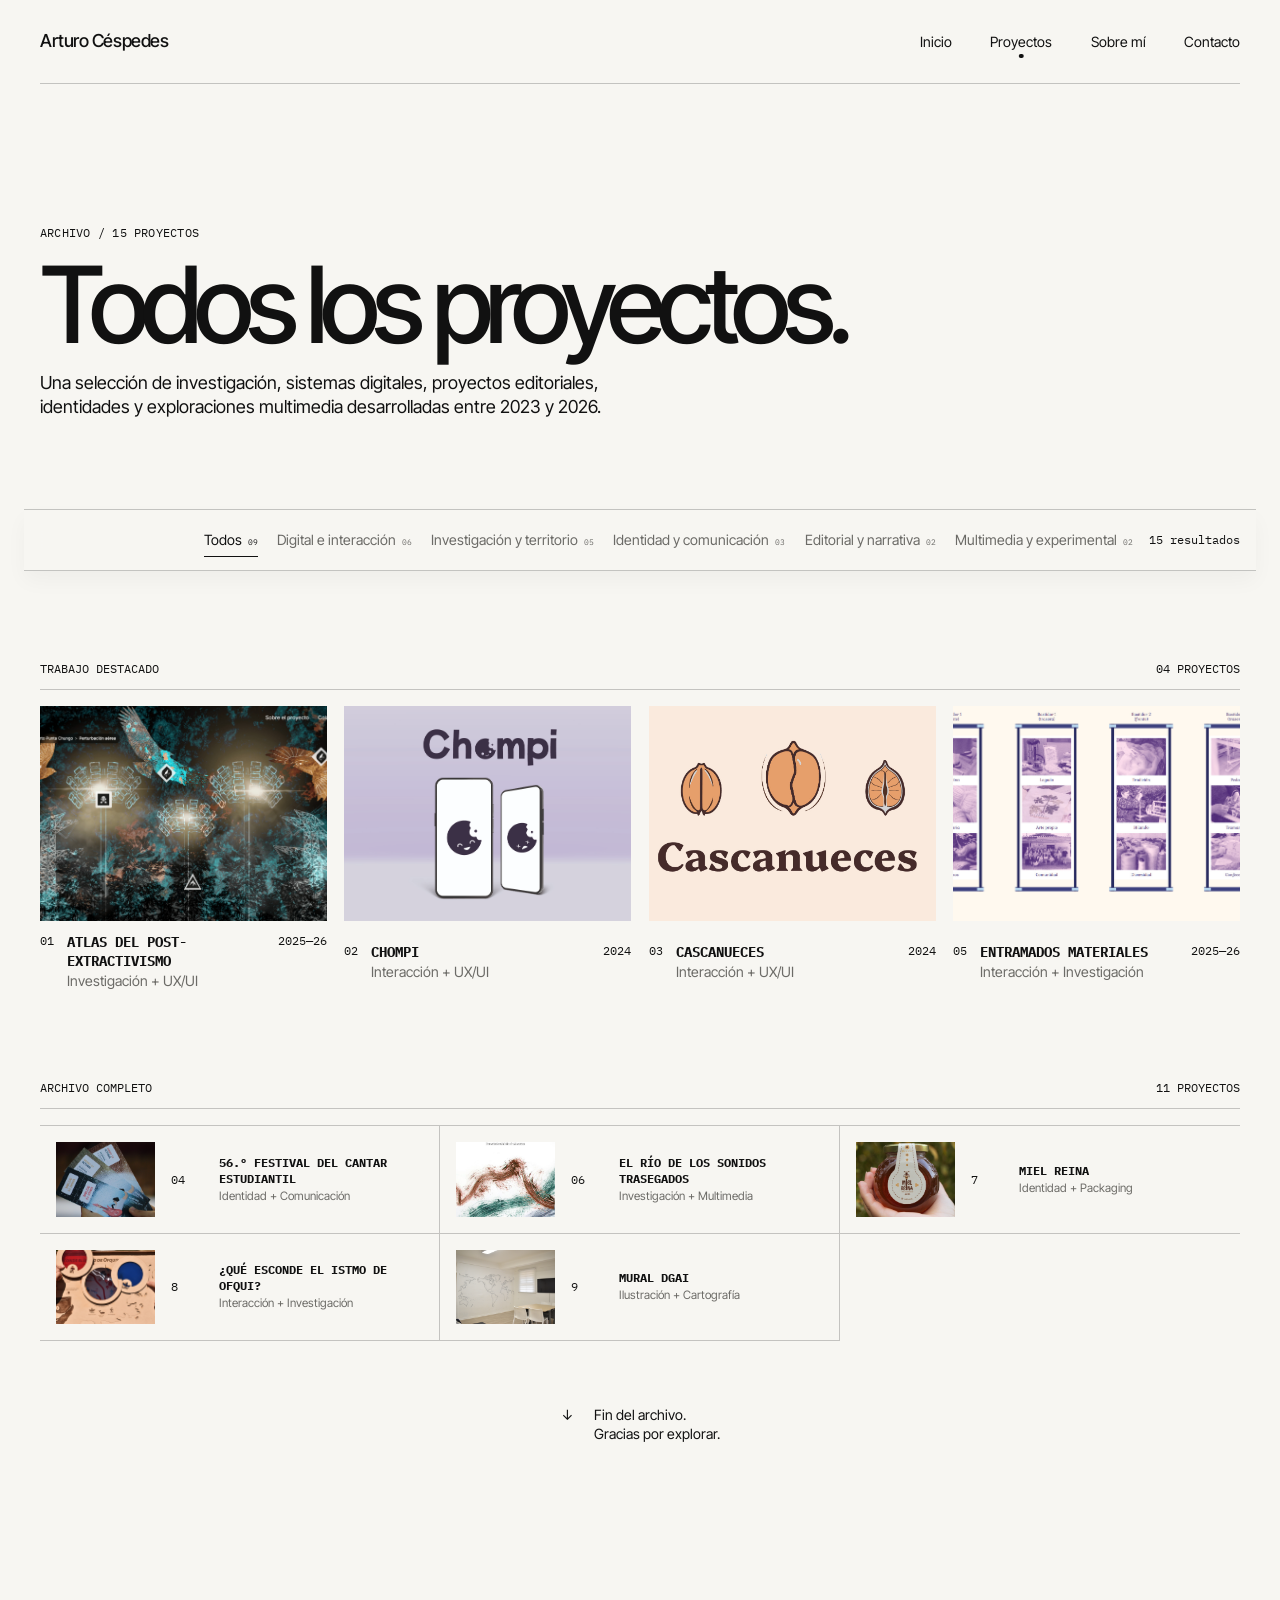
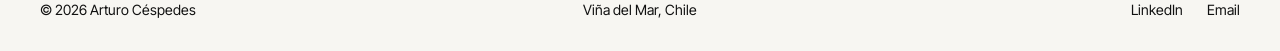
==== proyectos.html @ 83e8f158 "Initial commit" ====
<!doctype html>
<html lang="es">
<head>
  <meta charset="utf-8">
  <meta name="viewport" content="width=device-width, initial-scale=1, viewport-fit=cover">
  <meta name="description" content="Archivo de proyectos de Arturo Céspedes.">
  <meta name="theme-color" content="#f7f6f2">
  <title>Proyectos — Arturo Céspedes</title>
  <link rel="preconnect" href="https://fonts.googleapis.com">
  <link rel="preconnect" href="https://fonts.gstatic.com" crossorigin>
  <link href="https://fonts.googleapis.com/css2?family=Inter+Tight:wght@400;500;600&family=IBM+Plex+Mono:wght@400;500&display=swap" rel="stylesheet">
  <link rel="stylesheet" href="styles.css">
  <script src="projects-data.js" defer></script>
  <script src="script.js" defer></script>
</head>
<body class="page page-projects">
  <a class="skip-link" href="#main">Saltar al contenido</a>
  <header class="site-header shell">
    <a class="wordmark" href="index.html">Arturo Céspedes</a>
    <nav class="desktop-nav" aria-label="Navegación principal">
      <a href="index.html">Inicio</a><a class="is-active" href="proyectos.html" aria-current="page">Proyectos</a><a href="sobre-mi.html">Sobre mí</a><a href="#contacto">Contacto</a>
    </nav>
    <button class="menu-button" type="button" aria-expanded="false" aria-controls="mobile-menu">Menú</button>
  </header>
  <aside class="mobile-menu" id="mobile-menu" aria-hidden="true">
    <button class="menu-close" type="button">Cerrar ×</button>
    <nav><a href="index.html"><span>00</span>Inicio</a><a href="proyectos.html"><span>01</span>Proyectos</a><a href="sobre-mi.html"><span>02</span>Sobre mí</a><a href="#contacto"><span>03</span>Contacto</a></nav>
  </aside>

  <main id="main" class="archive shell">
    <section class="archive-hero reveal">
      <span class="eyebrow">Archivo / 15 proyectos</span>
      <h1>Todos los proyectos.</h1>
      <p>Una selección de investigación, sistemas digitales, proyectos editoriales, identidades y exploraciones multimedia desarrolladas entre 2023 y 2026.</p>
    </section>

    <section class="archive-controls reveal" aria-label="Filtros de proyectos">
      <div class="filter-row" data-filter-row></div>
      <p><span data-project-count>15</span> resultados</p>
    </section>

    <section class="featured-archive" aria-labelledby="featured-archive-title">
      <header class="section-bar reveal"><h2 id="featured-archive-title">Trabajo destacado</h2><span><b data-featured-count>04</b> proyectos</span></header>
      <div class="featured-archive-grid" data-featured-archive></div>
    </section>

    <section class="archive-index" aria-labelledby="archive-index-title">
      <header class="section-bar reveal"><h2 id="archive-index-title">Archivo completo</h2><span><b data-archive-count>11</b> proyectos</span></header>
      <div class="archive-list" data-archive-list></div>
    </section>

    <section class="archive-end reveal">
      <span>↓</span><p>Fin del archivo.<br>Gracias por explorar.</p>
    </section>
  </main>

  <footer class="site-footer shell" id="contacto">
    <span>© 2026 Arturo Céspedes</span><span>Viña del Mar, Chile</span><div>
  <a
    href="https://www.linkedin.com/in/arturo-céspedes-f"
    target="_blank"
    rel="noopener noreferrer"
  >
    LinkedIn
  </a>

  <a href="mailto:a.cespedes@ead.cl">
    Email
  </a>
</div>
  </footer>
</body>
</html>
---- styles.css ----
:root {
  --paper: #f7f6f2;
  --paper-2: #efeee9;
  --ink: #111111;
  --muted: #6c6b67;
  --line: rgba(17, 17, 17, 0.22);
  --line-strong: rgba(17, 17, 17, 0.72);
  --accent: #1e39d7;
  --header-height: 4.25rem;
  --shell: min(100% - 2rem, 96rem);
  --font-sans: "Inter Tight", "Helvetica Neue", Helvetica, Arial, sans-serif;
  --font-mono: "IBM Plex Mono", "Courier New", monospace;
  --text-xs: clamp(0.66rem, 0.63rem + 0.12vw, 0.76rem);
  --text-sm: clamp(0.78rem, 0.74rem + 0.18vw, 0.92rem);
  --text-md: clamp(0.98rem, 0.92rem + 0.25vw, 1.16rem);
  --text-lg: clamp(1.35rem, 1.05rem + 1.1vw, 2.25rem);
  --text-xl: clamp(2.5rem, 1.7rem + 4vw, 6.8rem);
  --text-hero: clamp(2.7rem, 1.45rem + 6.5vw, 9.8rem);
  --space-1: 0.5rem;
  --space-2: 0.75rem;
  --space-3: 1rem;
  --space-4: 1.5rem;
  --space-5: 2rem;
  --space-6: 3rem;
  --space-7: 4.5rem;
  --space-8: 7rem;
  --ease: cubic-bezier(0.22, 1, 0.36, 1);
  --fast: 180ms;
  --medium: 520ms;
  --slow: 900ms;
}

* { box-sizing: border-box; }
html { scroll-behavior: smooth; }
body {
  margin: 0;
  background: var(--paper);
  color: var(--ink);
  font-family: var(--font-sans);
  font-size: 16px;
  line-height: 1.35;
  text-rendering: optimizeLegibility;
  -webkit-font-smoothing: antialiased;
}
body.menu-open { overflow: hidden; }
img, video { display: block; max-width: 100%; }
a { color: inherit; text-decoration: none; }
button, input { font: inherit; color: inherit; }
button { border: 0; background: none; padding: 0; cursor: pointer; }
::selection { background: var(--ink); color: var(--paper); }

.shell { width: var(--shell); margin-inline: auto; }
.skip-link {
  position: fixed; left: 1rem; top: 1rem; z-index: 1000;
  transform: translateY(-180%); background: var(--ink); color: var(--paper); padding: 0.7rem 1rem;
}
.skip-link:focus { transform: translateY(0); }

.site-header {
  position: relative; z-index: 50; min-height: var(--header-height);
  display: flex; align-items: center; justify-content: space-between; gap: 1rem;
  border-bottom: 1px solid transparent;
}
.page:not(.page-home) .site-header { border-color: var(--line); }
.wordmark { font-size: var(--text-md); font-weight: 500; letter-spacing: -0.025em; }
.desktop-nav { display: none; align-items: center; gap: clamp(1.25rem, 3vw, 3rem); font-size: var(--text-sm); }
.desktop-nav a { position: relative; padding-block: 0.45rem; }
.desktop-nav a::after {
  content: ""; position: absolute; left: 50%; bottom: 0; width: 0.28rem; height: 0.28rem;
  border-radius: 50%; background: var(--ink); opacity: 0; transform: translate(-50%, 0.25rem);
  transition: opacity var(--fast), transform var(--fast);
}
.desktop-nav a:hover::after, .desktop-nav a.is-active::after { opacity: 1; transform: translate(-50%, 0); }
.menu-button { font-size: var(--text-sm); border-bottom: 1px solid var(--ink); }

.mobile-menu {
  position: fixed; inset: 0; z-index: 200; background: var(--ink); color: var(--paper);
  display: grid; align-content: center; padding: 1rem; opacity: 0; visibility: hidden;
  transition: opacity var(--medium) var(--ease), visibility var(--medium);
}
.mobile-menu.is-open { opacity: 1; visibility: visible; }
.menu-close { position: absolute; right: 1rem; top: 1rem; color: inherit; font-size: var(--text-sm); }
.mobile-menu nav { display: grid; }
.mobile-menu a {
  display: grid; grid-template-columns: 2.5rem 1fr; align-items: baseline;
  padding: 1rem 0; border-bottom: 1px solid rgba(247,246,242,0.3); font-size: clamp(2.2rem, 12vw, 4.5rem);
  letter-spacing: -0.055em;
}
.mobile-menu a span { font-family: var(--font-mono); font-size: 0.65rem; letter-spacing: 0; }

/* HOME — IRREGULAR ORBIT */
.orbit-entry {
  position: relative; min-height: calc(100svh - var(--header-height)); overflow: hidden;
  border-bottom: 1px solid var(--line); isolation: isolate;
}
.orbit-viewport { position: absolute; inset: 0; overflow: hidden; touch-action: pan-y; }
.orbit-track {
  position: absolute; inset-block: 0; left: 0; display: flex; align-items: center;
  gap: clamp(3rem, 7vw, 8rem); width: max-content; will-change: transform;
}
.orbit-group { display: flex; align-items: center; gap: clamp(1.6rem, 4.8vw, 6.2rem); padding-inline: clamp(1rem, 4vw, 4rem); }
.orbit-item {
  --item-w: 42vw;
  --item-h: 34svh;
  --offset-y: var(--offset-y-mobile, 0rem);
  --rotate: var(--rotate-mobile, 0deg);
  position: relative; display: block; flex: 0 0 var(--item-w);
  transform: translate3d(0, var(--offset-y), 0) rotate(var(--rotate));
  transition: transform var(--medium) var(--ease), opacity var(--fast); outline-offset: 0.4rem;
}
.orbit-item img {
  width: 100%; height: var(--item-h); max-height: 56svh; object-fit: cover; background: var(--paper-2);
  box-shadow: 0 0 0 1px rgba(17,17,17,0.04);
}
.orbit-item.orbit-wide { --item-w: 58vw; --item-h: 28svh; }
.orbit-item.orbit-standard { --item-w: 43vw; --item-h: 38svh; }
.orbit-item.orbit-tall { --item-w: 34vw; --item-h: 48svh; }
.orbit-item:hover, .orbit-item:focus-visible { transform: translate3d(0, calc(var(--offset-y) - 0.4rem), 0) rotate(0deg) scale(1.035); z-index: 2; }
.orbit-item:hover ~ .orbit-item { opacity: 0.94; }
.orbit-toggle {
  position: absolute; z-index: 5; right: 1rem; bottom: 1rem; display: inline-flex; gap: 0.55rem; align-items: center;
  background: rgba(247,246,242,0.88); backdrop-filter: blur(12px); padding: 0.55rem 0.7rem;
  border: 1px solid var(--line); font-family: var(--font-mono); font-size: 0.62rem; text-transform: uppercase;
}

.home-intro { padding-block: clamp(4rem, 10vw, 9rem); border-bottom: 1px solid var(--line); }
.eyebrow { font-family: var(--font-mono); font-size: var(--text-xs); text-transform: uppercase; letter-spacing: 0.02em; }
.home-intro-grid { display: grid; gap: 2.5rem; margin-top: 1.2rem; }
.home-intro h1 {
  margin: 0; max-width: 13ch; font-size: var(--text-xl); line-height: 0.92; letter-spacing: -0.065em; font-weight: 500;
}
.intro-aside { align-self: end; max-width: 27rem; display: grid; gap: 1.75rem; }
.intro-aside p { margin: 0; font-size: var(--text-md); }
.arrow-link { display: flex; justify-content: space-between; gap: 1rem; padding-bottom: 0.5rem; border-bottom: 1px solid var(--line-strong); font-size: var(--text-sm); }

.selected-work { padding-block: clamp(3.5rem, 8vw, 7rem); }
.section-bar {
  display: flex; align-items: flex-end; justify-content: space-between; gap: 1rem;
  padding-bottom: 0.8rem; border-bottom: 1px solid var(--line); margin-bottom: 1rem;
}
.section-bar h2, .section-bar span, .section-bar a { margin: 0; font-family: var(--font-mono); font-size: var(--text-xs); font-weight: 400; text-transform: uppercase; }
.selected-grid { display: grid; grid-template-columns: 1fr; gap: 2.4rem; }
.selected-card { display: grid; gap: 0.75rem; }
.selected-card-image { overflow: hidden; background: var(--paper-2); }
.selected-card img { width: 100%; aspect-ratio: 4 / 3; object-fit: cover; transition: transform var(--slow) var(--ease); }
.selected-card:hover img { transform: scale(1.025); }
.selected-card-meta { display: grid; grid-template-columns: auto 1fr auto; gap: 0.8rem; align-items: start; font-size: var(--text-sm); }
.selected-card-meta span:first-child { font-family: var(--font-mono); font-size: var(--text-xs); }
.selected-card h3 { margin: 0; font-family: var(--font-mono); font-size: var(--text-xs); text-transform: uppercase; font-weight: 500; }
.selected-card p { margin: 0; color: var(--muted); font-size: var(--text-sm); }

.motion-frame { position: relative; width: 100%; min-height: 42svh; overflow: hidden; background: #d8d8d5; }
.motion-frame video { width: 100%; height: 42svh; object-fit: cover; filter: saturate(0.76) contrast(0.98); }
.video-toggle {
  position: absolute; inset: 50% auto auto 50%; transform: translate(-50%, -50%); width: 4rem; height: 4rem;
  display: grid; place-items: center; border-radius: 50%; background: rgba(247,246,242,0.92); border: 1px solid var(--line);
  font-family: var(--font-mono); font-size: 0.6rem; text-transform: uppercase;
}
.motion-caption { position: absolute; left: 1rem; bottom: 1rem; background: rgba(247,246,242,0.88); padding: 0.45rem 0.6rem; font-size: var(--text-xs); }
.home-notes { display: grid; gap: 0; border-bottom: 1px solid var(--line); }
.note-block { padding-block: 2rem; border-bottom: 1px solid var(--line); }
.note-block:last-child { border-bottom: 0; }
.note-block > span { font-family: var(--font-mono); font-size: var(--text-xs); text-transform: uppercase; }
.note-block p { margin: 1rem 0; max-width: 30rem; font-size: var(--text-md); }
.note-block a { display: inline-block; font-size: var(--text-sm); border-bottom: 1px solid var(--line-strong); }

.site-footer {
  min-height: 7rem; display: grid; gap: 0.7rem; padding-block: 2rem; font-size: var(--text-sm);
}
.site-footer div { display: flex; gap: 1.5rem; }

/* PROJECT ARCHIVE */
.archive { padding-bottom: 4rem; }
.archive-hero { padding-block: clamp(4rem, 11vw, 9rem) clamp(3rem, 7vw, 6rem); display: grid; gap: 1.25rem; }
.archive-hero h1 { margin: 0; font-size: var(--text-hero); line-height: 0.85; letter-spacing: -0.075em; font-weight: 500; }
.archive-hero p { margin: 0; max-width: 36rem; font-size: var(--text-md); }
.archive-controls { display: flex; flex-direction: column; gap: 1rem; padding-block: 1rem; border-block: 1px solid var(--line); }
.filter-row { display: flex; gap: 0.35rem 1.2rem; overflow-x: auto; scrollbar-width: none; }
.filter-row::-webkit-scrollbar { display: none; }
.filter-button { flex: 0 0 auto; padding-block: 0.35rem; font-size: var(--text-sm); color: var(--muted); border-bottom: 1px solid transparent; }
.filter-button.is-active { color: var(--ink); border-color: var(--ink); }
.archive-controls p { margin: 0; font-family: var(--font-mono); font-size: var(--text-xs); }
.featured-archive, .archive-index { padding-top: clamp(3rem, 7vw, 6rem); }
.featured-archive-grid { display: grid; gap: 2.5rem; }
.archive-feature-card { display: grid; gap: 0.75rem; }
.archive-feature-card img { width: 100%; aspect-ratio: 4 / 3; object-fit: cover; transition: transform var(--slow) var(--ease); }
.archive-feature-card:hover img { transform: scale(1.018); }
.archive-feature-card .card-line { display: grid; grid-template-columns: auto 1fr auto; gap: 0.8rem; }
.card-index, .card-year { font-family: var(--font-mono); font-size: var(--text-xs); }
.archive-feature-card h3 { margin: 0; font-family: var(--font-mono); font-size: var(--text-sm); text-transform: uppercase; }
.archive-feature-card p { margin: 0; color: var(--muted); font-size: var(--text-sm); }
.archive-list { display: grid; }
.archive-row {
  display: grid; grid-template-columns: 5rem auto 1fr; gap: 1rem; align-items: center;
  padding-block: 1rem; border-bottom: 1px solid var(--line); transition: background var(--fast);
}
.archive-row[hidden], .archive-feature-card[hidden] { display: none; }
.archive-row:hover { background: rgba(17,17,17,0.025); }
.archive-thumb { width: 5rem; aspect-ratio: 4 / 3; object-fit: cover; }
.archive-row-index { font-family: var(--font-mono); font-size: var(--text-xs); }
.archive-row-copy { display: grid; gap: 0.15rem; }
.archive-row-copy h3 { margin: 0; font-family: var(--font-mono); font-size: var(--text-xs); text-transform: uppercase; }
.archive-row-copy p { margin: 0; color: var(--muted); font-size: var(--text-xs); }
.archive-row-year { display: none; font-family: var(--font-mono); font-size: var(--text-xs); }
.archive-end { display: flex; gap: 1.25rem; justify-content: center; align-items: flex-start; padding-block: 4rem 2rem; font-size: var(--text-sm); }
.archive-end p { margin: 0; }

/* PROJECT CASE */
.project-case { min-height: 70svh; padding-block: clamp(2rem, 6vw, 5rem); }
.project-loading { font-family: var(--font-mono); font-size: var(--text-sm); }
.project-back { display: inline-block; margin-bottom: 2rem; font-family: var(--font-mono); font-size: var(--text-xs); text-transform: uppercase; }
.project-head { display: grid; gap: 2rem; margin-bottom: 2.5rem; }
.project-head h1 { margin: 0; max-width: 12ch; font-size: clamp(3.2rem, 11vw, 8rem); line-height: 0.86; letter-spacing: -0.075em; font-weight: 500; }
.project-summary { display: grid; gap: 1rem; }
.project-kicker { font-family: var(--font-mono); font-size: var(--text-xs); text-transform: uppercase; }
.project-summary > p { margin: 0; max-width: 44rem; font-size: var(--text-md); }
.project-facts { display: grid; border-top: 1px solid var(--line); }
.project-facts div { display: grid; grid-template-columns: 6rem 1fr; gap: 1rem; padding-block: 0.75rem; border-bottom: 1px solid var(--line); font-size: var(--text-sm); }
.project-facts dt { font-family: var(--font-mono); font-size: var(--text-xs); text-transform: uppercase; }
.project-facts dd { margin: 0; }
.project-hero-media { margin-block: 2rem 3.5rem; overflow: hidden; }
.project-hero-media img { width: 100%; aspect-ratio: 16 / 10; object-fit: cover; }
.project-section-label { display: flex; justify-content: space-between; gap: 1rem; padding-bottom: 0.7rem; border-bottom: 1px solid var(--line); margin-bottom: 1rem; font-family: var(--font-mono); font-size: var(--text-xs); text-transform: uppercase; }
.media-grid { display: grid; gap: 1rem; }
.media-item { margin: 0; }
.media-item button { width: 100%; overflow: hidden; }
.media-item img, .media-item video { width: 100%; min-height: 15rem; max-height: 50rem; object-fit: cover; background: var(--paper-2); }
.media-item img { transition: transform var(--slow) var(--ease); }
.media-item button:hover img { transform: scale(1.018); }
.media-item figcaption { margin-top: 0.45rem; font-family: var(--font-mono); font-size: var(--text-xs); }
.process-section { padding-block: clamp(3.5rem, 8vw, 7rem); }
.process-grid { display: grid; }
.process-card { padding-block: 1.25rem; border-bottom: 1px solid var(--line); }
.process-card span { font-family: var(--font-mono); font-size: var(--text-xs); }
.process-card h3 { margin: 0.45rem 0; font-size: var(--text-lg); font-weight: 500; letter-spacing: -0.04em; }
.process-card p { margin: 0; max-width: 33rem; font-size: var(--text-sm); }
.project-statement { padding-block: 2.5rem; font-size: var(--text-lg); line-height: 1.2; letter-spacing: -0.01em; }
.project-statement p { margin: 0; }
.project-navigation { display: grid; border-block: 1px solid var(--line); }
.project-navigation a { display: grid; gap: 0.45rem; padding-block: 1.4rem; }
.project-navigation a + a { border-top: 1px solid var(--line); }
.project-navigation span { font-family: var(--font-mono); font-size: var(--text-xs); text-transform: uppercase; }
.project-navigation strong { font-size: var(--text-md); font-weight: 500; }
.lightbox { width: min(95vw, 85rem); max-width: none; max-height: 92svh; border: 0; padding: 0; background: transparent; color: white; }
.lightbox::backdrop { background: rgba(0,0,0,0.9); }
.lightbox > button { position: fixed; top: 1rem; right: 1rem; color: white; z-index: 2; font-size: var(--text-sm); }
.lightbox figure { margin: 0; display: grid; justify-items: center; gap: 0.7rem; }
.lightbox img { max-height: 84svh; max-width: 100%; object-fit: contain; }
.lightbox figcaption { font-family: var(--font-mono); font-size: var(--text-xs); }

/* ABOUT */
.about { padding-bottom: 3rem; }
.about-hero { display: grid; gap: 2.5rem; padding-block: clamp(3.5rem, 10vw, 8rem); border-bottom: 1px solid var(--line); }
.about-copy { display: grid; align-content: start; gap: 1.25rem; }
.about-copy h1 { margin: 0; font-size: var(--text-hero); line-height: 0.86; letter-spacing: -0.075em; font-weight: 500; }
.about-copy p { margin: 0; max-width: 43rem; font-size: var(--text-lg); line-height: 1.2; letter-spacing: -0.035em; }
.cv-link { justify-self: start; margin-top: 1rem; padding-bottom: 0.4rem; border-bottom: 1px solid var(--line-strong); font-size: var(--text-sm); }
.about-portrait { margin: 0; align-self: end; }
.about-portrait img { width: 100%; aspect-ratio: 1 / 1.08; object-fit: cover; background: #18212b; }
.about-columns { display: grid; border-bottom: 1px solid var(--line); }
.about-column { padding-block: 2.5rem; border-bottom: 1px solid var(--line); }
.about-column:last-child { border-bottom: 0; }
.about-column > span { font-family: var(--font-mono); font-size: var(--text-xs); text-transform: uppercase; }
.about-column h2 { margin: 1rem 0; font-size: var(--text-lg); line-height: 1; letter-spacing: -0.045em; font-weight: 500; }
.about-column p { margin: 0; font-size: var(--text-sm); max-width: 32rem; }
.about-column ul { list-style: none; margin: 1.5rem 0 0; padding: 0; display: grid; gap: 0.65rem; font-size: var(--text-sm); }
.about-column li::before { content: "→"; margin-right: 0.8rem; }
.experience { padding-block: 4rem; }
.experience-list { display: grid; }
.experience article { display: grid; gap: 0.35rem; padding-block: 1.25rem; border-bottom: 1px solid var(--line); }
.experience time, .experience article span { font-family: var(--font-mono); font-size: var(--text-xs); }
.experience h3 { margin: 0; font-size: var(--text-md); font-weight: 500; }
.experience p { margin: 0; color: var(--muted); font-size: var(--text-sm); }
.about-contact { display: grid; gap: 2rem; padding-block: 3rem; border-block: 1px solid var(--line); }
.about-contact > div > span { font-family: var(--font-mono); font-size: var(--text-xs); text-transform: uppercase; }
.about-contact h2 { margin: 0.8rem 0; font-size: var(--text-lg); font-weight: 500; letter-spacing: -0.04em; }
.about-contact p { margin: 0 0 1rem; max-width: 32rem; }
.about-contact a { border-bottom: 1px solid var(--line-strong); }

.reveal { opacity: 0; transform: translateY(1.25rem); transition: opacity var(--slow) var(--ease), transform var(--slow) var(--ease); }
.reveal.is-visible { opacity: 1; transform: translateY(0); }

@media (min-width: 42rem) {
  :root { --shell: min(100% - 3rem, 96rem); }
  .selected-grid { grid-template-columns: repeat(2, minmax(0, 1fr)); gap: 3rem 1.2rem; }
  .featured-archive-grid { grid-template-columns: repeat(2, minmax(0, 1fr)); gap: 3rem 1.2rem; }
  .archive-row { grid-template-columns: 7rem 2.2rem 1fr auto; }
  .archive-thumb { width: 7rem; }
  .archive-row-year { display: block; }
  .project-head { grid-template-columns: minmax(0, 1.35fr) minmax(17rem, 0.65fr); align-items: end; }
  .project-summary { grid-column: 1; }
  .project-facts { grid-column: 2; grid-row: 1 / span 2; align-self: end; }
  .media-grid { grid-template-columns: repeat(2, minmax(0, 1fr)); }
  .media-item.wide { grid-column: 1 / -1; }
  .media-item.tall img, .media-item.tall video { aspect-ratio: 4 / 5; }
  .project-navigation { grid-template-columns: 1fr 1fr; }
  .project-navigation a:last-child { border-top: 0; border-left: 1px solid var(--line); text-align: right; }
  .about-hero { grid-template-columns: minmax(0, 1.35fr) minmax(18rem, 0.65fr); align-items: end; }
  .about-contact { grid-template-columns: 1.3fr 0.7fr; }
  .experience article { grid-template-columns: 9rem 1.1fr 1.5fr auto; align-items: baseline; gap: 1rem; }
  .site-footer { grid-template-columns: 1fr auto 1fr; align-items: end; }
  .site-footer div { justify-content: flex-end; }
}

@media (min-width: 64rem) {
  :root { --header-height: 5.25rem; --shell: min(100% - 5rem, 96rem); }
  .desktop-nav { display: flex; }
  .menu-button { display: none; }
  .orbit-item { --item-w: clamp(9rem, 13vw, 15rem); --item-h: clamp(15rem, 34svh, 25rem); --offset-y: var(--offset-y-desktop, var(--offset-y-mobile, 0rem)); --rotate: var(--rotate-desktop, var(--rotate-mobile, 0deg)); }
  .orbit-item.orbit-wide { --item-w: clamp(14rem, 20vw, 24rem); --item-h: clamp(13rem, 30svh, 21rem); }
  .orbit-item.orbit-standard { --item-w: clamp(10rem, 13vw, 16rem); --item-h: clamp(16rem, 38svh, 27rem); }
  .orbit-item.orbit-tall { --item-w: clamp(8rem, 10vw, 12.5rem); --item-h: clamp(18rem, 48svh, 32rem); }
  .orbit-item img { max-height: 58svh; }
  .home-intro-grid { grid-template-columns: minmax(0, 1.75fr) minmax(19rem, 0.55fr); align-items: end; }
  .selected-grid { grid-template-columns: repeat(4, minmax(0, 1fr)); gap: 1.1rem; }
  .selected-card:nth-child(1) { grid-column: span 1; }
  .motion-frame, .motion-frame video { min-height: 55svh; height: 55svh; }
  .home-notes { grid-template-columns: repeat(3, minmax(0, 1fr)); }
  .note-block { padding: 3rem 2.4rem 3rem 0; border-bottom: 0; border-right: 1px solid var(--line); }
  .note-block + .note-block { padding-left: 2.4rem; }
  .note-block:last-child { border-right: 0; }
  .archive-hero { grid-template-columns: 1.45fr 0.55fr; align-items: end; }
  .archive-hero .eyebrow, .archive-hero h1 { grid-column: 1; }
  .archive-hero p { grid-column: 1; }
  .archive-controls { flex-direction: row; justify-content: flex-end; align-items: center; }
  .filter-row { justify-content: flex-end; }
  .featured-archive-grid { grid-template-columns: repeat(4, minmax(0, 1fr)); gap: 1.1rem; }
  .archive-list { grid-template-columns: repeat(3, minmax(0, 1fr)); border-top: 1px solid var(--line); }
  .archive-row { grid-template-columns: 6.2rem 2rem 1fr; padding: 1rem; border-right: 1px solid var(--line); }
  .archive-row:nth-child(3n) { border-right: 0; }
  .archive-thumb { width: 6.2rem; }
  .archive-row-year { display: none; }
  .media-grid { grid-template-columns: repeat(12, minmax(0, 1fr)); align-items: start; }
  .media-item:nth-child(1) { grid-column: span 5; }
  .media-item:nth-child(2) { grid-column: span 7; }
  .media-item:nth-child(3) { grid-column: 2 / span 4; }
  .media-item:nth-child(4) { grid-column: 6 / span 7; }
  .media-item:nth-child(5) { grid-column: 1 / -1; }
  .media-item.wide { grid-column: auto; }
  .process-grid { grid-template-columns: repeat(3, 1fr); border-top: 1px solid var(--line); }
  .process-card { padding: 1.4rem 1.6rem 1.4rem 0; border-right: 1px solid var(--line); }
  .process-card + .process-card { padding-left: 1.6rem; }
  .process-card:last-child { border-right: 0; }
  .project-statement { display: grid; grid-template-columns: 1fr 2fr; }
  .project-statement p { grid-column: 2; }
  .about-columns { grid-template-columns: repeat(3, 1fr); }
  .about-column { padding: 3.5rem 2.5rem 3.5rem 0; border-bottom: 0; border-right: 1px solid var(--line); }
  .about-column + .about-column { padding-left: 2.5rem; }
  .about-column:last-child { border-right: 0; }
}


/* V4 — REFINEMENTS */
.orbit-interface {
  position: absolute;
  inset: 1.15rem 0 auto;
  z-index: 6;
  display: grid;
  gap: 0.18rem;
  pointer-events: none;
}
.orbit-interface p { margin: 0; }
.orbit-interface-title {
  font-size: clamp(0.82rem, 0.78rem + 0.2vw, 1rem);
  font-weight: 500;
  letter-spacing: -0.02em;
}
.orbit-project-title {
  max-width: min(80vw, 32rem);
  color: var(--muted);
  font-family: var(--font-mono);
  font-size: var(--text-xs);
  text-transform: uppercase;
}
.orbit-project-title.is-changing { animation: orbitTitleIn 420ms var(--ease); }
@keyframes orbitTitleIn {
  from { opacity: 0; transform: translateY(0.35rem); }
  to { opacity: 1; transform: translateY(0); }
}
.orbit-media {
  display: block;
  transform-origin: center;
  will-change: transform;
  animation: orbitFloat var(--float-duration, 8s) ease-in-out var(--float-delay, 0s) infinite;
}
@keyframes orbitFloat {
  0%, 100% { transform: translate3d(0, 0, 0) rotate(0deg); }
  50% { transform: translate3d(var(--float-x, 0.5rem), var(--float-y, -0.75rem), 0) rotate(var(--float-r, 0.35deg)); }
}
.orbit-item.is-active .orbit-media { animation-play-state: paused; }
.orbit-item.is-active { z-index: 3; }

.archive-controls {
  position: sticky;
  top: 0;
  z-index: 35;
  margin-inline: -0.5rem;
  padding: 0.8rem 0.5rem;
  background: rgba(247, 246, 242, 0.92);
  -webkit-backdrop-filter: blur(14px);
  backdrop-filter: blur(14px);
  box-shadow: 0 0.65rem 1.25rem rgba(17, 17, 17, 0.035);
}
.filter-row { overscroll-behavior-inline: contain; }
.filter-button {
  display: inline-flex;
  align-items: baseline;
  gap: 0.38rem;
  white-space: nowrap;
  padding-block: 0.45rem;
}
.filter-button sup {
  color: inherit;
  font-family: var(--font-mono);
  font-size: 0.58em;
  line-height: 1;
}
.section-bar b { font: inherit; }

.project-case { padding-top: 1.5rem; }
.project-opening {
  display: grid;
  gap: clamp(2rem, 7vw, 4rem);
  margin-bottom: clamp(4rem, 9vw, 8rem);
}
.project-opening-copy { display: grid; align-content: start; }
.project-back { margin-bottom: 1.5rem; }
.project-head {
  display: grid;
  grid-template-columns: 1fr;
  gap: 1.6rem;
  margin: 0;
}
.project-summary,
.project-facts { grid-column: auto; grid-row: auto; }
.project-hero-media {
  margin: 0;
  overflow: visible;
  align-self: center;
}
.project-hero-media img {
  width: 100%;
  height: auto;
  aspect-ratio: auto;
  object-fit: contain;
  background: var(--paper-2);
}
.project-media { margin-top: 0; }
.media-grid {
  display: grid;
  grid-template-columns: 1fr;
  gap: clamp(1.5rem, 5vw, 3.5rem);
  align-items: start;
}
.media-item button { display: block; overflow: hidden; }
.media-item img,
.media-item video {
  width: 100%;
  height: auto;
  min-height: 0;
  max-height: none;
  object-fit: contain;
}
.media-item.tall img,
.media-item.tall video { aspect-ratio: auto; }
.media-item button:hover img { transform: scale(1.008); }

@media (min-width: 42rem) {
  .orbit-interface { inset: 1.5rem 0 auto; }
  .archive-controls { margin-inline: -0.75rem; padding-inline: 0.75rem; }
  .media-grid { grid-template-columns: repeat(2, minmax(0, 1fr)); grid-auto-flow: dense; }
  .media-item.wide { grid-column: 1 / -1; }
}

@media (min-width: 64rem) {
  .orbit-interface { inset: 1.75rem 0 auto; }
  .orbit-project-title { min-height: 1.2em; }
  .archive-controls { top: 0; margin-inline: -1rem; padding-inline: 1rem; }
  .project-case { padding-top: 2rem; }
  .project-opening {
    grid-template-columns: minmax(24rem, 0.82fr) minmax(0, 1.18fr);
    gap: clamp(3rem, 5.5vw, 7rem);
    align-items: center;
    min-height: calc(100svh - var(--header-height) - 2rem);
  }
  .project-opening-copy { padding-block: 1rem; }
  .project-head h1 {
    max-width: 10ch;
    font-size: clamp(3.8rem, 6.25vw, 7.8rem);
  }
  .project-summary > p { max-width: 37rem; }
  .project-hero-media img { max-height: calc(100svh - var(--header-height) - 4rem); }
  .project-media {
    width: min(calc(100vw - 3rem), 112rem);
    margin-left: 50%;
    transform: translateX(-50%);
  }
  .media-grid {
    grid-template-columns: repeat(12, minmax(0, 1fr));
    grid-auto-flow: dense;
    gap: clamp(1.25rem, 2vw, 2.75rem);
  }
  .media-item.wide { grid-column: auto; }
  .media-item.media-order-1 { grid-column: 1 / span 8; }
  .media-item.media-order-2 { grid-column: 9 / span 4; }
  .media-item.media-order-3 { grid-column: 1 / span 5; }
  .media-item.media-order-4 { grid-column: 6 / span 7; }
  .media-item.media-order-5 { grid-column: 2 / span 10; }
}

@media (hover: hover) and (pointer: fine) {
  a, button { cursor: pointer; }
}

@media (prefers-reduced-motion: reduce) {
  html { scroll-behavior: auto; }
  *, *::before, *::after { animation-duration: 0.001ms !important; animation-iteration-count: 1 !important; transition-duration: 0.001ms !important; }
  .orbit-viewport { overflow-x: auto; overflow-y: hidden; scroll-snap-type: x proximity; }
  .orbit-track { position: relative; transform: none !important; }
  .orbit-group-clone { display: none; }
  .orbit-item { scroll-snap-align: center; }
  .orbit-toggle { display: none; }
  .reveal { opacity: 1; transform: none; }
}
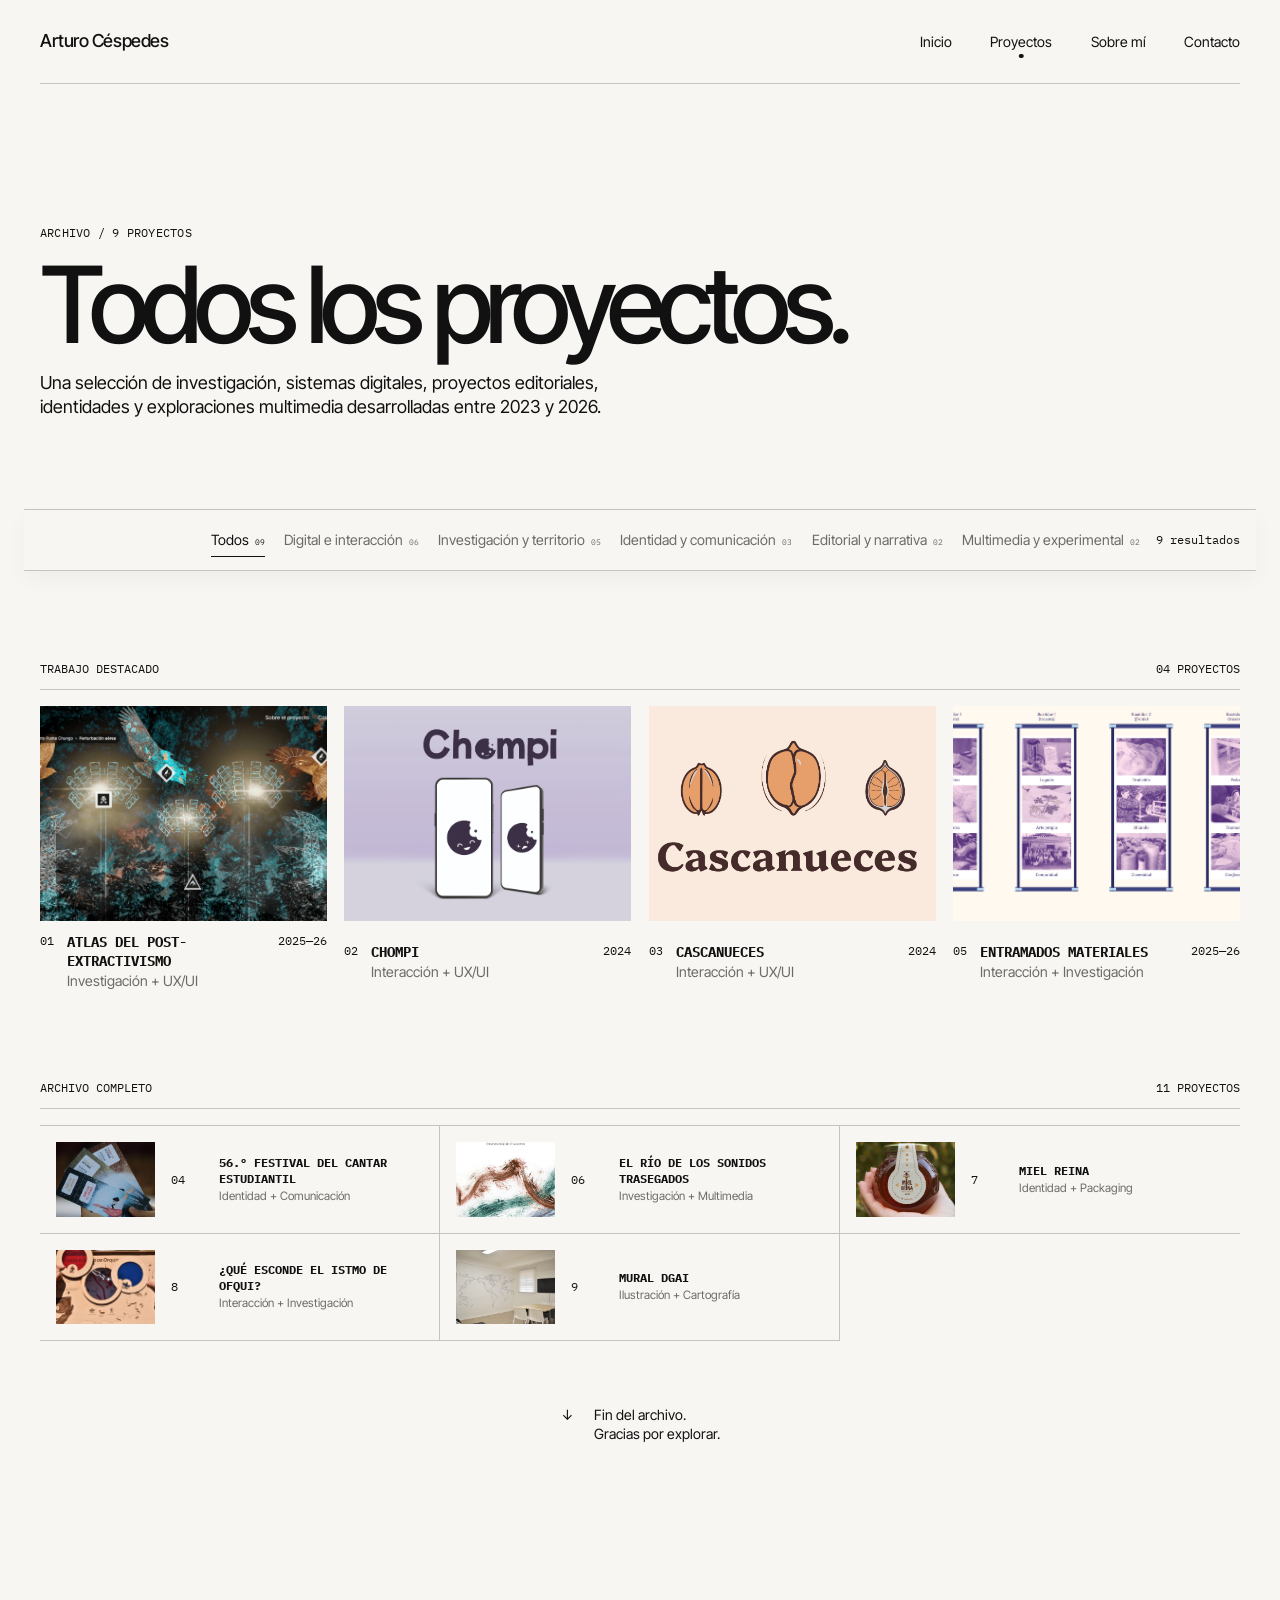
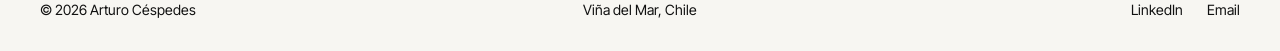
==== commit b1c32807: "Update proyectos.html" ====
--- a/proyectos.html
+++ b/proyectos.html
@@ -29,14 +29,14 @@
 
   <main id="main" class="archive shell">
     <section class="archive-hero reveal">
-      <span class="eyebrow">Archivo / 15 proyectos</span>
+      <span class="eyebrow">Archivo / 9 proyectos</span>
       <h1>Todos los proyectos.</h1>
       <p>Una selección de investigación, sistemas digitales, proyectos editoriales, identidades y exploraciones multimedia desarrolladas entre 2023 y 2026.</p>
     </section>
 
     <section class="archive-controls reveal" aria-label="Filtros de proyectos">
       <div class="filter-row" data-filter-row></div>
-      <p><span data-project-count>15</span> resultados</p>
+      <p><span data-project-count>9</span> resultados</p>
     </section>
 
     <section class="featured-archive" aria-labelledby="featured-archive-title">
